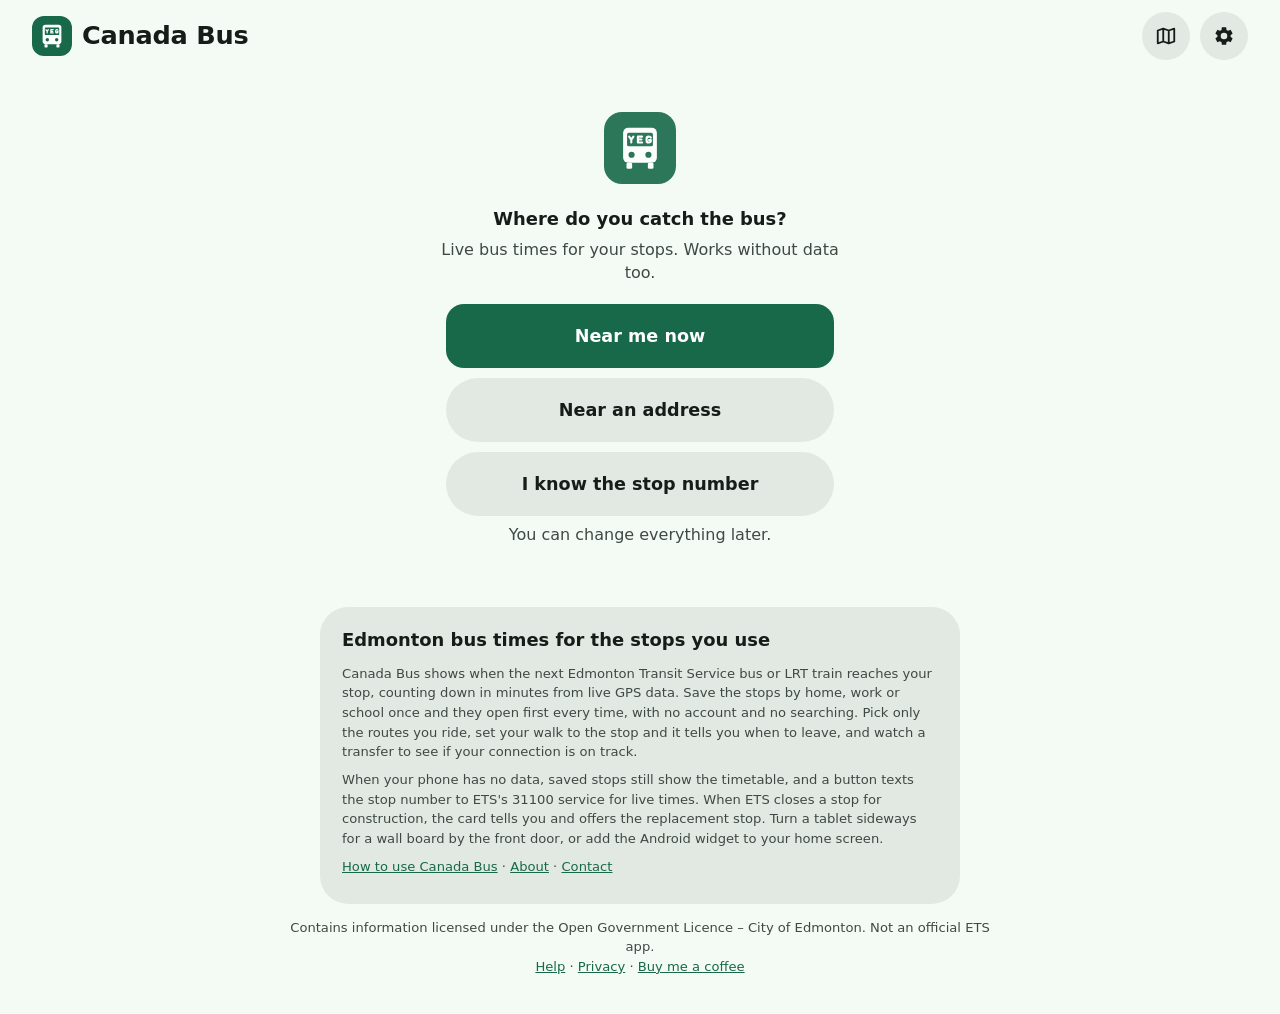
==== web/index.html @ fef3f201 "fix: weather chip and walk padding follow the selected city, v121" ====
<!doctype html>
<html lang="en">
<head>
<meta charset="utf-8">
<meta name="viewport" content="width=device-width, initial-scale=1, viewport-fit=cover">
<title>Canada Bus: live Edmonton bus &amp; LRT</title>
<meta name="description" content="Your next bus and train, live. No signal? You still get the timetable.">
<meta name="theme-color" content="#eef1f5" media="(prefers-color-scheme: light)">
<meta name="theme-color" content="#0d1117" media="(prefers-color-scheme: dark)">
<link rel="canonical" href="https://canadabus.org/">
<link rel="manifest" href="manifest.webmanifest">
<link rel="icon" href="icon.svg" type="image/svg+xml">
<link rel="apple-touch-icon" href="apple-touch-icon.png">
<meta name="google-adsense-account" content="ca-pub-7605167409778469">
<script>
// Moved to canadabus.org (2026-11; before that bus.fysh.site to yegbus.com). Saved stops live per domain, so an old
// host hands them over in the URL fragment, which browsers never send to a server. yegbus.com stays ours for good
// (a forward, never sold). The Android app stays put: old builds load yegbus.com and open other hosts in the browser.
const MOVE_KEYS = ["yeg.stops", "yeg.theme", "yeg.board", "yeg.tips", "yeg.look", "yeg.night", "yeg.widget"];
if (["bus.fysh.site", "yegbus.com", "www.yegbus.com"].includes(location.hostname) && !window.YegApp) {
  const m = { hash: location.hash };
  try {
    for (const k of MOVE_KEYS) { const v = localStorage.getItem(k); if (v != null) m[k] = v; }
    if (m["yeg.stops"]) m["yeg.stops"] = JSON.stringify(JSON.parse(m["yeg.stops"]).map(({ tt, ...s }) => s)); // timetables refetch
  } catch (e) { console.warn("move:", e.message); }
  location.replace("https://canadabus.org/" + location.search + "#move=" + encodeURIComponent(JSON.stringify(m)));
} else if (location.hash.startsWith("#move=")) {
  try {
    const m = JSON.parse(decodeURIComponent(location.hash.slice(6)));
    // Only into an empty phone: a #move link can come from anyone, so it never replaces stops already here.
    if (!(JSON.parse(localStorage.getItem("yeg.stops")) || []).length) {
      for (const k of MOVE_KEYS) if (typeof m[k] === "string") localStorage.setItem(k, m[k]);
      if (m["yeg.stops"]) localStorage.setItem("yeg.moved", "1"); // app.js says so once
    }
    history.replaceState(null, "", location.pathname + location.search + (m.hash || ""));
  } catch (e) { console.warn("move:", e.message); history.replaceState(null, "", location.pathname + location.search); }
}
</script>
<script>const de = document.documentElement;
let look = "";
try { const t = localStorage.getItem("yeg.theme"); if (t) de.dataset.theme = t; look = localStorage.getItem("yeg.look") || ""; } catch {}
// Look: glass on iPhone and iPad (iPadOS says it's a Mac), Material everywhere else, unless picked in Settings.
de.dataset.phoneLook = /iPhone|iPad|iPod/.test(navigator.userAgent) || (/Mac/.test(navigator.platform) && navigator.maxTouchPoints > 1) ? "glass" : "material";
function setLook(l) {
  de.dataset.look = l || de.dataset.phoneLook;
  const m = de.dataset.look === "material";
  document.querySelectorAll('meta[name="theme-color"]').forEach((e, i) => { e.content = i ? (m ? "#0e1511" : "#0d1117") : (m ? "#f4fbf5" : "#eef1f5"); });
}
setLook(look);
// Opened as an app (Android app, or added to the home screen): it's been chosen already, so skip the pitch.
if (window.YegApp || navigator.standalone || matchMedia("(display-mode: standalone)").matches) de.classList.add("app");
if (window.YegApp) de.classList.add("native"); // no ads in the app, so the add button can float
// The app's bridge (YegApp) is open to every frame in the page, so in the app no frame may load at all.
if (window.YegApp) document.head.append(Object.assign(document.createElement("meta"), { httpEquiv: "Content-Security-Policy", content: "frame-src 'none'" }));</script>
<link rel="stylesheet" href="style.css?v=121">
</head>
<body>
<header>
  <div class="brand"><img src="icon.svg" alt=""><h1>Canada Bus</h1></div>
  <span id="wx" hidden></span>
  <span id="clock"></span>
  <button id="live-map" class="icon-btn" type="button" aria-label="Every bus, live map" title="Every bus, live">
    <svg width="22" height="22" viewBox="0 0 24 24" aria-hidden="true"><path fill="none" stroke="currentColor" stroke-width="2" stroke-linejoin="round" d="M9 4 3 6v14l6-2 6 2 6-2V4l-6 2-6-2zM9 4v14M15 6v14"/></svg>
  </button>
  <button id="prefs-btn" class="icon-btn" aria-expanded="false" aria-controls="prefs" aria-label="Settings" title="Settings">
    <svg width="22" height="22" viewBox="0 0 24 24" aria-hidden="true"><path fill="currentColor" d="M19.14 12.94c.04-.3.06-.61.06-.94s-.02-.64-.07-.94l2.03-1.58a.49.49 0 0 0 .12-.61l-1.92-3.32a.49.49 0 0 0-.59-.22l-2.39.96c-.5-.38-1.03-.7-1.62-.94l-.36-2.54a.48.48 0 0 0-.48-.41h-3.84a.48.48 0 0 0-.47.41l-.36 2.54c-.59.24-1.13.57-1.62.94l-2.39-.96a.48.48 0 0 0-.59.22L2.74 8.87a.47.47 0 0 0 .12.61l2.03 1.58c-.05.3-.09.63-.09.94s.02.64.07.94l-2.03 1.58a.49.49 0 0 0-.12.61l1.92 3.32c.12.22.37.29.59.22l2.39-.96c.5.38 1.03.7 1.62.94l.36 2.54c.05.24.24.41.48.41h3.84c.24 0 .44-.17.47-.41l.36-2.54c.59-.24 1.13-.56 1.62-.94l2.39.96c.22.08.47 0 .59-.22l1.92-3.32a.47.47 0 0 0-.12-.61zM12 15.6A3.6 3.6 0 1 1 12 8.4a3.6 3.6 0 0 1 0 7.2z"/></svg>
  </button>
  <button id="add-btn" class="primary" aria-expanded="false" aria-controls="add">+ Add stop</button>
  <button id="board-exit" class="icon-btn" type="button" aria-label="Exit wall board" title="Exit wall board"><svg width="18" height="18" viewBox="0 0 24 24" aria-hidden="true"><path d="M6 6l12 12M18 6L6 18" stroke="currentColor" stroke-width="2" stroke-linecap="round"/></svg></button>
</header>

<section id="prefs" class="stop" hidden>
  <div class="prefs-bar"><button id="prefs-back" class="icon-btn" type="button" aria-label="Back" title="Back"><svg width="22" height="22" viewBox="0 0 24 24" aria-hidden="true"><path d="M15 5l-7 7 7 7" fill="none" stroke="currentColor" stroke-width="2.2" stroke-linecap="round" stroke-linejoin="round"/></svg></button><h2>Settings</h2></div>
  <label>Look <select id="look">
    <option value="">Match phone</option>
    <option value="material">Material (Android)</option>
    <option value="glass">Glass (iPhone)</option>
  </select></label>
  <label>Colours <select id="theme">
    <option value="">Match phone</option>
    <option value="light">Light</option>
    <option value="dark">Dark</option>
  </select></label>
  <label id="widget-row" hidden>Widget <select id="widget">
    <option value="card">Card, like the app</option>
    <option value="ring">Clear, with a ring</option>
  </select></label>
  <label>Wall board <select id="board-mode">
    <option value="auto">When phone is sideways</option>
    <option value="on">Always</option>
    <option value="off">Off</option>
  </select></label>
  <label>Dim the board at night <select id="board-night">
    <option value="22">10 pm to 6 am</option>
    <option value="23">11 pm to 6 am</option>
    <option value="off">Off</option>
  </select></label>
  <p class="hint">Wall board shows big times and a clock and keeps the screen on, for a tablet by the door. At night it turns dark and faint; a web page can't lower the screen's own light, so turn the tablet's brightness down too.</p>
  <p class="links"><a href="guide.html">How to use Canada Bus</a><a href="about.html">About</a><a href="privacy.html">Privacy</a><a href="https://ko-fi.com/fysh_yum" target="_blank" rel="noopener">Buy me a coffee</a></p>
  <p class="hint" id="credit">Contains information licensed under the Open Government Licence &ndash; City of Edmonton. Not an official ETS app.</p>
  <p class="hint" id="version"></p>
</section>

<div id="offline" role="status" hidden></div>
<div id="nosave" role="alert" hidden><b>Your stops can't be saved.</b> This browser is blocking site data for this site, so they're gone when you close it. iPhone: Settings &rarr; Apps &rarr; Safari &rarr; turn off <b>Block All Cookies</b>. Android Chrome: tap the icon left of the address &rarr; <b>Cookies and site data</b> &rarr; allow.</div>
<div id="stale" role="status" hidden><span></span><button type="button" id="stale-reload">Refresh</button></div>
<div id="undo" role="status" hidden><span></span><button type="button">Undo</button></div>
<div id="moved" role="status" hidden><span>Your stops moved here from yegbus.com. On your home screen? Add this page there too, then remove the old one.</span><button type="button">OK</button></div>

<section id="add" hidden>
  <div id="city-pick" class="chips" role="group" aria-label="City" hidden></div>
  <form id="search-form">
    <input id="q" type="search" inputmode="search" placeholder="Address, place or stop #" autocomplete="off" aria-label="Stop number, street or place">
    <button id="near" type="button" title="Stops near me"><svg width="18" height="18" viewBox="0 0 24 24" aria-hidden="true"><circle cx="12" cy="12" r="4" fill="currentColor"/><path d="M12 2v3M12 19v3M2 12h3M19 12h3" stroke="currentColor" stroke-width="2" stroke-linecap="round"/><circle cx="12" cy="12" r="7.5" fill="none" stroke="currentColor" stroke-width="2"/></svg> Near me</button>
  </form>
  <p class="hint">The stop number is on the bus stop sign.</p>
  <ul id="results" aria-live="polite"></ul>
</section>

<div id="empty" hidden>
  <img src="icon.svg" alt="">
  <h2>Where do you catch the bus?</h2>
  <p>Live bus times for your stops. Works without data too.</p>
  <button class="primary big" id="ob-near" type="button">Near me now</button>
  <button class="big" id="ob-addr" type="button">Near an address</button>
  <button class="big" id="ob-code" type="button">I know the stop number</button>
  <p>You can change everything later.</p>
  <p id="ios-own" hidden>On iPhone the home-screen app keeps its own stops, apart from Safari's. Add your stops again here once and they stay.</p>
</div>

<nav id="groups" class="chips" aria-label="Groups" hidden></nav>
<main id="stops"></main>
<section id="tips" class="stop" hidden>
  <div class="tips-head"><h2>You're set</h2><button id="tips-ok" type="button" aria-label="Close tips">&times;</button></div>
  <ul>
    <li id="tip-handy"><b>Keep it handy:</b> iPhone: <b>Share</b> &rarr; <b>Add to Home Screen</b>. Android: menu &rarr; <b>Install app</b>.</li>
    <li><b>Where's my bus?</b> Tap a bus, then <b>Next bus on map</b>.</li>
    <li><b>Wall board:</b> <span class="touch">turn your phone sideways</span><span class="mouse">Settings &rarr; Wall board</span>.</li>
  </ul>
  <button class="primary" id="install" type="button" hidden>Install app</button>
</section>
<p class="updated" id="updated"></p>

<dialog id="map-sheet" aria-labelledby="map-title">
  <div id="map-grab" role="separator" aria-orientation="horizontal" aria-label="Map size: drag, or tap for full height" tabindex="0"></div>
  <div class="bar"><h2 id="map-title"></h2>
    <button class="icon-btn" id="map-close" aria-label="Close map" title="Close">
      <svg width="18" height="18" viewBox="0 0 24 24" aria-hidden="true"><path d="M6 6l12 12M18 6L6 18" stroke="currentColor" stroke-width="2" stroke-linecap="round"/></svg>
    </button></div>
  <div id="map-box"><p id="map-snow" hidden></p></div>
  <p id="map-note"></p>
  <div id="map-corner" role="separator" aria-label="Map size: drag, or use the arrow keys" tabindex="0"></div>
</dialog>

<footer>
  <section id="intro">
    <h2>Edmonton bus times for the stops you use</h2>
    <p>Canada Bus shows when the next Edmonton Transit Service bus or LRT train reaches your stop, counting down in minutes from live GPS data. Save the stops by home, work or school once and they open first every time, with no account and no searching. Pick only the routes you ride, set your walk to the stop and it tells you when to leave, and watch a transfer to see if your connection is on track.</p>
    <p>When your phone has no data, saved stops still show the timetable, and a button texts the stop number to ETS's 31100 service for live times. When ETS closes a stop for construction, the card tells you and offers the replacement stop. Turn a tablet sideways for a wall board by the front door, or add the Android widget to your home screen.</p>
    <p><a href="guide.html">How to use Canada Bus</a> &middot; <a href="about.html">About</a> &middot; <a href="about.html#contact">Contact</a></p>
  </section>
  <p class="legal" id="legal">Contains information licensed under the Open Government Licence &ndash; City of Edmonton. Not an official ETS app.<br>
  <a href="guide.html">Help</a> &middot; <a href="privacy.html">Privacy</a> &middot; <a href="https://ko-fi.com/fysh_yum" target="_blank" rel="noopener">Buy me a coffee</a></p>
</footer>
<script src="app.js?v=121"></script>
</body>
</html>
---- web/style.css ----
:root {
  color-scheme: light;
  --bg: #eef1f5; --card: #ffffff; --card-2: #f6f8fa; --text: #14181d; --muted: #5b6672; --line: #e1e5ea;
  --accent: #17694a; --accent-text: #ffffff; --warn-bg: #fff3d1; --warn-text: #5a4300; --warn-line: #f0d68a;
  --live: #11823b; --shadow: 0 1px 2px rgb(16 24 40 / .06), 0 1px 3px rgb(16 24 40 / .08);
  --pill-ring: transparent; --tile-filter: none;
}
@media (prefers-color-scheme: dark) {
  :root:not([data-theme="light"]) {
    color-scheme: dark;
    --bg: #0d1117; --card: #161b22; --card-2: #1c232c; --text: #e8edf2; --muted: #96a2ae; --line: #262e38;
    --accent: #5ccf91; --accent-text: #06150d; --warn-bg: #2e2612; --warn-text: #f1d892; --warn-line: #5a4a1c;
    --live: #4fd187; --shadow: none; --pill-ring: rgb(255 255 255 / .18);
  --tile-filter: invert(1) hue-rotate(180deg) brightness(.85) contrast(.9);
  }
}
:root[data-theme="dark"] {
  color-scheme: dark;
  --bg: #0d1117; --card: #161b22; --card-2: #1c232c; --text: #e8edf2; --muted: #96a2ae; --line: #262e38;
  --accent: #5ccf91; --accent-text: #06150d; --warn-bg: #2e2612; --warn-text: #f1d892; --warn-line: #5a4a1c;
  --live: #4fd187; --shadow: none; --pill-ring: rgb(255 255 255 / .18);
  --tile-filter: invert(1) hue-rotate(180deg) brightness(.85) contrast(.9);
}

* { box-sizing: border-box; }
body {
  margin: 0 auto; max-width: 560px; background: var(--bg); color: var(--text);
  font: 16px/1.4 system-ui, -apple-system, "Segoe UI", Roboto, sans-serif;
  padding: 0 16px calc(24px + env(safe-area-inset-bottom));
  -webkit-tap-highlight-color: transparent;
  min-height: 100dvh; box-sizing: border-box; display: flex; flex-direction: column; /* footer sits at the bottom */
}
:focus-visible { outline: 2px solid var(--accent); outline-offset: 2px; }

header {
  position: sticky; top: 0; z-index: 2; display: flex; align-items: center; gap: 10px;
  padding: calc(12px + env(safe-area-inset-top)) 0 12px; background: var(--bg);
}
.brand { display: flex; align-items: center; gap: 10px; margin-right: auto; }
header h1, #add-btn { white-space: nowrap; }
@media (max-width: 399px) { header h1 { position: absolute; width: 1px; height: 1px; overflow: hidden; clip-path: inset(50%); } }
a.brand { color: inherit; text-decoration: none; }
.brand img { width: 32px; height: 32px; border-radius: 8px; }
h1 { font-size: 1.15rem; margin: 0; letter-spacing: -.01em; }

button {
  font: inherit; border: 1px solid var(--line); background: var(--card); color: var(--text);
  border-radius: 12px; padding: 10px 14px; min-height: 44px; cursor: pointer;
}
button:active { transform: scale(.98); }
.primary { background: var(--accent); color: var(--accent-text); border-color: transparent; font-weight: 600; }
.icon-btn { min-width: 44px; padding: 0; display: inline-grid; place-items: center; color: var(--muted); }

#offline, #stale, #undo, #nosave, #moved {
  display: flex; gap: 10px; align-items: flex-start; background: var(--warn-bg); color: var(--warn-text);
  border: 1px solid var(--warn-line); border-radius: 12px; padding: 10px 12px; margin: 4px 0 8px; font-size: .95rem;
}
#offline[hidden], #stale[hidden], #undo[hidden], #nosave[hidden], #moved[hidden] { display: none; }
#nosave { display: block; }
#stale, #undo, #moved { align-items: center; justify-content: space-between; }

#add {
  background: var(--card); border: 1px solid var(--line); border-radius: 16px; padding: 12px;
  margin: 4px 0 12px; box-shadow: var(--shadow);
}
form { display: flex; gap: 8px; margin-bottom: 8px; }
input {
  flex: 1; min-width: 0; font: inherit; padding: 10px 12px; border-radius: 12px;
  border: 1px solid var(--line); background: var(--card-2); color: var(--text);
}
.hint { color: var(--muted); font-size: .85rem; margin: 8px 2px 0; }
#results { list-style: none; padding: 0; margin: 8px 0 0; }
#results li { display: flex; gap: 8px; align-items: center; justify-content: space-between; padding: 10px 2px; border-top: 1px solid var(--line); }
#results li > span { min-width: 0; }
#results li > button { flex: none; white-space: nowrap; }
#results .group { display: block; padding: 12px 2px 4px; border-top: 0; color: var(--muted); font-size: .75rem; font-weight: 600; text-transform: uppercase; letter-spacing: .06em; }
#results .sub { display: block; color: var(--muted); font-size: .85rem; }

.stop {
  background: var(--card); border: 1px solid var(--line); border-radius: 16px; padding: 4px 14px 10px;
  margin: 12px 0; box-shadow: var(--shadow);
}
.stop-head { display: flex; align-items: center; gap: 8px; padding: 8px 0 6px; }
.stop-head h2 { font-size: 1rem; margin: 0; flex: 1; min-width: 0; }
.stop-head .sub { display: block; font-weight: 400; color: var(--muted); font-size: .82rem; margin-top: 1px; }
.dep { display: grid; grid-template-columns: auto 1fr auto; gap: 12px; align-items: center; padding: 9px 0; border-top: 1px solid var(--line); }
.route {
  font-weight: 800; border-radius: 8px; padding: 4px 0; min-width: 3em; text-align: center;
  font-variant-numeric: tabular-nums; box-shadow: inset 0 0 0 1px var(--pill-ring);
}
.head { overflow: hidden; text-overflow: ellipsis; white-space: nowrap; }
.when { text-align: right; font-variant-numeric: tabular-nums; font-weight: 700; font-size: 1.05rem; line-height: 1.15; }
.when small { display: flex; justify-content: flex-end; align-items: center; gap: 5px; font-weight: 500; font-size: .72rem; color: var(--muted); }
.when .lbl:first-child { margin-bottom: 1px; } /* "Bus in" over the number */
/* What the number counts to, in the number's own colour: muted grey read as a footnote and was missed. */
.when .lbl:first-child { color: inherit; font-weight: 650; font-size: .8rem; }
/* The news on the card (bus waiting, when to leave) gets a filled badge, not a grey line. */
.when .here { width: fit-content; margin: 3px 0 0 auto; padding: 2px 9px; border-radius: 999px; background: var(--accent); color: var(--accent-text); font-weight: 700; }
.when .go { background: var(--text); color: var(--bg); } /* time to walk out the door */
.when .live { color: var(--live); }
.when .live::before {
  content: ""; width: 6px; height: 6px; border-radius: 50%; background: currentColor;
  animation: pulse 2s ease-in-out infinite;
}
@keyframes pulse { 50% { opacity: .25; } }
[data-look="material"] .when .live::before { background: var(--led); } /* a bright green LED, even on a coloured card */
@media (prefers-reduced-motion: reduce) { .when .live::before { animation: none; } }
.due { color: var(--live); }
.note { color: var(--muted); font-size: .88rem; margin: 8px 0 2px; }
.alert { margin: 6px 0 8px; padding: 8px 10px; border-radius: 10px; font-size: .9rem; overflow-wrap: anywhere;
  background: var(--warn-bg); color: var(--warn-text); border: 1px solid var(--warn-line); }
.flag { display: block; color: var(--warn-text); background: var(--warn-bg); border-radius: 6px; padding: 2px 6px; margin-top: 3px; }
.alert .sub { display: block; font-size: .82rem; opacity: .85; }
.alert p { margin: 4px 0; }
.alert button { margin: 4px 6px 0 0; min-height: 36px; font-size: .88rem; }
.xfer { margin: 6px 0 8px; padding: 8px 10px; border-radius: 10px; font-size: .9rem; background: var(--card-2); }
.xfer.on_track { color: var(--live); }
.xfer.tight, .xfer.missed { background: var(--warn-bg); color: var(--warn-text); border: 1px solid var(--warn-line); }
.xfer.missed { font-weight: 600; }
.sms {
  display: block; text-align: center; margin: 10px 0 2px; padding: 11px; border-radius: 12px;
  background: var(--accent); color: var(--accent-text); text-decoration: none; font-weight: 600;
}
.settings { display: grid; gap: 10px; padding: 10px 12px 12px; margin: 0 -2px 8px; border-radius: 12px; background: var(--card-2); }
.settings .label { margin: 0; color: var(--muted); font-size: .8rem; font-weight: 600; }
.settings :is(label, .row) { display: flex; flex-wrap: wrap; align-items: center; justify-content: space-between; gap: 8px; }
.settings > * { min-width: 0; }
.settings select { min-width: 0; max-width: 100%; }
.settings label.check { justify-content: flex-start; }
.settings input[type=number] { width: 4.5em; text-align: right; }
.settings select, .settings input[type=number] { font: inherit; padding: 6px 8px; border-radius: 10px; border: 1px solid var(--line); background: var(--card); color: var(--text); }
.settings input[type=checkbox] { width: 20px; height: 20px; margin: 0; accent-color: var(--accent); }
.chips { display: flex; flex-wrap: wrap; gap: 6px; }
.chip { min-height: 36px; padding: 4px 12px; font-weight: 700; border-radius: 999px; }
#groups { margin: 12px 0 0; }
#groups[hidden] { display: none; }
.board #groups { display: none; }
.chip[aria-pressed="true"] { background: var(--accent); color: var(--accent-text); border-color: transparent; }
.skeleton { height: 1.1em; border-radius: 6px; background: var(--card-2); margin: 14px 0; }
.updated { color: var(--muted); font-size: .78rem; text-align: center; margin: 4px 0 0; }

#empty { text-align: center; color: var(--muted); padding: 40px 12px 8px; }
#empty[hidden] { display: none; }
#empty img { width: 72px; height: 72px; border-radius: 18px; opacity: .9; }
#empty p { margin: 8px auto 20px; max-width: 26em; }
#empty h2 { color: var(--text); font-size: 1rem; margin: 16px 0 0; }
.big { display: block; width: 100%; max-width: 22em; margin: 10px auto 0; min-height: 48px; font-weight: 600; }
#empty .big { min-height: 64px; font-size: 1.1rem; }
/* First-stop setup (app.js setupStep): one question a screen, big targets. */
.stop.editing .settings.wiz { display: grid; gap: 14px; }
.wiz h2 { margin: 0; font-size: 1.5rem; line-height: 1.25; }
.wiz .big { min-height: 60px; font-size: 1.1rem; margin: 0; max-width: none; }
.wiz .prefs-bar { margin-bottom: 4px; }
.dots { display: flex; gap: 6px; }
.dots span { width: 8px; height: 8px; border-radius: 50%; background: var(--line); }
.dots .on { width: 22px; border-radius: 4px; background: var(--accent); }
.wiz-list { display: grid; gap: 8px; }
.wiz-row { display: flex; align-items: center; gap: 14px; min-height: 60px; font-size: 1.2rem; font-weight: 700; text-align: left; }
.wiz-row .tick { width: 26px; height: 26px; border-radius: 7px; border: 2px solid var(--muted); flex: none; }
.wiz-row[aria-pressed="true"] .tick { background: var(--accent); border-color: var(--accent); box-shadow: inset 0 0 0 4px var(--card); }
.wiz-walk { display: flex; align-items: center; justify-content: center; gap: 24px; }
.wiz-walk b { font-size: 2.6rem; min-width: 4.2em; text-align: center; }
.wiz-walk .icon-btn { width: 64px; height: 64px; font-size: 2rem; color: var(--text); border-radius: 50%; }
.wiz input[type=range] { width: 100%; height: 40px; accent-color: var(--accent); }
.wiz-tiles { display: grid; grid-template-columns: 1fr 1fr; gap: 10px; }
.wiz-tiles button { min-height: 88px; font-size: 1.2rem; font-weight: 700; }
.tips-head { display: flex; align-items: center; justify-content: space-between; }
#tips h2 { font-size: 1.05rem; margin: 10px 0 4px; }
#tips-ok { min-width: 44px; min-height: 44px; font-size: 1.4rem; line-height: 1; background: none; border-color: transparent; color: var(--muted); }
#install { margin: 0 0 8px; }
#tips ul { margin: 0 0 6px; padding-left: 1.2em; line-height: 1.5; }
#tips li { margin: 6px 0; }
#tips[hidden] { display: none; }

footer { color: var(--muted); font-size: .82rem; margin-top: auto; padding-top: 28px; line-height: 1.5; }
footer a { color: var(--accent); }
#intro { text-align: left; max-width: 40rem; margin: 0 auto 20px; padding-bottom: 16px; border-bottom: 1px solid var(--line); }
/* The page uses the app's three sizes only: card title (headings), body (paragraphs), card subtitle (footer). */
#intro h2 { color: var(--text); font-size: 1rem; margin: 0 0 6px; }
#intro p { margin: 0 0 8px; }
.app #intro { display: none; }
[data-look="material"] #intro { background: var(--s3); border: 0; border-radius: 28px; padding: 20px 22px; margin-bottom: 8px; } /* a tonal card, like Settings */
[data-look="material"] #intro h2 { margin-bottom: 10px; }
.policy { line-height: 1.55; max-width: 40rem; }
.policy h2 { font-size: 1.05rem; margin: 22px 0 6px; }
.policy a { color: var(--accent); }
footer select { font: inherit; padding: 6px 8px; border-radius: 10px; border: 1px solid var(--line); background: var(--card); color: var(--text); }
#wx { display: inline-flex; align-items: center; gap: 4px; font-weight: 700; font-size: .95rem; color: var(--text); font-variant-numeric: tabular-nums; }
#wx[hidden] { display: none; }
#wx svg { width: 28px; height: 28px; overflow: visible; --cl: #9fb3c8; --clo: #7f93a6; }
#wx .f { stroke: var(--bg); stroke-width: 1.2; paint-order: stroke; stroke-linejoin: round; }
#wx .s { fill: none; stroke-width: 2.2; stroke-linecap: round; stroke-linejoin: round; }
#wx .sun { fill: #f7b32b; } #wx .ray { stroke: #f7b32b; } #wx .moon { fill: #f2cf6b; } #wx .cl { fill: var(--cl); }
#wx .drop { stroke: #3d8fe6; } #wx .flake { stroke: #59b4ee; } #wx .bolt { fill: #f5a00b; } #wx .fog { stroke: var(--clo); } #wx .wind { stroke: #6f93b3; }
#clock { display: none; }

/* Wall board: read from across the room. */
.board { max-width: none; height: 100dvh; overflow: hidden; padding-bottom: 16px; font-size: clamp(14px, min(2.6vw, 4.4vh), 34px); }
.board #add-btn, .board #add, .board footer, .board .stop-head button, .board .settings, .board #tips, .board .updated { display: none; }
.board header { position: relative; } /* not sticky, but still the box for the Glass blur layer */
.board .brand img { width: 1.4em; height: 1.4em; }
.board #clock { display: block; font-size: 1.6em; font-weight: 800; font-variant-numeric: tabular-nums; }
.board h1 { font-size: 1em; color: var(--muted); }
/* Night (app.js tick): black, low-contrast, route colours dimmed, so a tablet by the door doesn't light the hall. */
html:has(.board.night) { background: #000; }
.board.night {
  color-scheme: dark; --bg: #000; --card: #000; --card-2: #000; --text: #8a9099; --muted: #5a6068; --line: #15181c;
  --accent: #3f7a5c; --live: #3f7a5c; --shadow: none; --pill-ring: transparent; --warn-bg: #000; --warn-text: #8a7a50;
}
.board.night > * { filter: brightness(.45) saturate(.5); }
.board main { flex: 1; min-height: 0; display: grid; grid-template-columns: repeat(auto-fit, minmax(min(100%, 15em), 1fr)); grid-auto-rows: minmax(0, 1fr); gap: 16px; pointer-events: none; }
.board main > .stop { min-height: 0; overflow: hidden; margin: 0; }
.board #stops .more-routes { display: none; }
.board .stop-head h2 { font-size: 1em; }
.board .when { font-size: 1.1em; }
.board .when small { font-size: .6em; }

/* Bus map: a sheet from the bottom on phones. */
.dep[data-trip] { cursor: pointer; }
.dep[data-trip]:hover .head { text-decoration: underline; }
#map-sheet { width: min(560px, 100%); max-width: 100%; max-height: 90dvh; margin: auto auto 0; padding: 0; border: 0; border-radius: 16px 16px 0 0;
  background: var(--card); color: var(--text); }
#map-sheet::backdrop { background: rgb(0 0 0 / .45); }
#map-grab { height: 24px; margin-bottom: -12px; display: grid; place-items: center; touch-action: none; cursor: ns-resize; }
#map-corner { display: none; } /* shown on the wide, centred sheet only (below) */
#map-grab::before { content: ""; width: 44px; height: 5px; border-radius: 3px; background: var(--muted); opacity: .6; }
#map-sheet .bar { display: flex; align-items: center; gap: 10px; padding: 12px 14px; }
#map-sheet .bar h2 { flex: 1; min-width: 0; margin: 0; font-size: 1rem; }
#map-sheet .bar .sub { display: block; font-weight: 400; color: var(--muted); font-size: .82rem; }
#map-snow { position: absolute; left: 8px; bottom: 24px; z-index: 500; margin: 0; padding: 4px 10px; border-radius: 10px; font-size: .78rem; color: var(--muted);
  background: color-mix(in srgb, var(--card) 88%, transparent); box-shadow: var(--shadow); display: flex; gap: 10px; align-items: center; white-space: nowrap; pointer-events: none; }
#map-snow[hidden] { display: none; }
#map-snow b { color: var(--text); font-weight: 600; }
#map-snow span { display: inline-flex; align-items: center; gap: 4px; }
#map-snow i { width: 12px; height: 4px; border-radius: 2px; }
#map-box { height: min(60dvh, 460px); background: var(--card-2); }
#map-box :is(.leaflet-tile, .leaflet-gl-layer) { filter: var(--tile-filter); }
#map-note { margin: 0; padding: 8px 14px calc(10px + env(safe-area-inset-bottom)); color: var(--muted); font-size: .82rem; }
.bus-pin { display: grid; place-items: center; width: 46px; height: 46px; border-radius: 50%; font-weight: 800; font-size: 17px;
  border: 3px solid #fff; box-shadow: 0 1px 4px rgb(0 0 0 / .4); }
.you-pin { display: grid; place-items: center; }
.you-pin span { display: grid; place-items: center; width: 44px; height: 44px; border-radius: 50%; background: #17694a; color: #fff;
  border: 3px solid #fff; box-shadow: 0 1px 4px rgb(0 0 0 / .4); }
.bus-pin.fleet { width: 36px; height: 36px; font-size: 13px; border-width: 2px; background: var(--accent); color: var(--accent-text); box-sizing: border-box; }
.bus-pin.fleet.far { width: 18px; height: 18px; }
.bus-pin.other { width: 30px; height: 30px; font-size: 12px; border-width: 2px; opacity: .55; }
/* Top-down bus (owner, 2026-10-29): the body turns to the heading, the route number stays upright on a chip of its colour. */
.bus-pin:has(.bus-body) { position: relative; background: none !important; border: 0; box-shadow: none; }
.bus-body { position: absolute; left: 50%; top: 50%; width: 30px; height: 52px; margin: -26px 0 0 -15px; box-sizing: border-box;
  border-radius: 10px 10px 6px 6px; background: var(--accent); border: 2px solid #fff; box-shadow: 0 1px 4px rgb(0 0 0 / .45); transform: rotate(var(--b)); }
.bus-body::before { content: ""; position: absolute; inset: 3px 3px auto; height: 8px; border-radius: 6px 6px 2px 2px; background: rgb(0 0 0 / .5); } /* windshield: the front */
.bus-body::after { content: ""; position: absolute; inset: auto 5px 3px; height: 3px; border-radius: 2px; background: rgb(0 0 0 / .25); } /* rear */
.bus-body.still::before { display: none; }
.bus-pin .bus-body.dot { height: 30px; margin-top: -15px; border-radius: 50%; } /* no heading known for any bus: a dot, no rear mark */
.bus-pin .bus-body.dot::after { display: none; }
.bus-pin:has(.bus-body) b { position: relative; padding: 1px 3px; border-radius: 6px; background: var(--accent); font: inherit; line-height: 1.1; }
.bus-pin.fleet .bus-body { width: 23px; height: 40px; margin: -20px 0 0 -11.5px; } /* 10% under the old 26x44 (owner, 2026-11-04) */
.bus-pin.fleet.far .bus-body { width: 10px; height: 18px; margin: -9px 0 0 -5px; border-width: 1.5px; border-radius: 4px 4px 2px 2px; }
.bus-pin.fleet .bus-body.dot { height: 23px; margin-top: -11.5px; }
.bus-pin.fleet.far .bus-body.dot { height: 10px; margin-top: -5px; border-radius: 50%; }
.bus-pin.fleet.far .bus-body::before { inset: 1px 1px auto; height: 4px; border-radius: 2px; }
.bus-pin.fleet.far .bus-body::after { display: none; }

/* Route lines: tap to list that route's buses. */
.grp-head { width: 100%; border: 0; border-top: 1px solid var(--line); border-radius: 0; background: none; padding: 9px 0;
  text-align: left; font: inherit; color: inherit; min-height: 0; }
.grp-head:active { transform: none; background: var(--card-2); }
.then { display: block; color: var(--muted); font-size: .8rem; font-weight: 400; }
.grp-head .then::after { content: " \25BE"; }
.grp-head[aria-expanded="true"] .then::after { content: " \25B4"; }
.grp-body { padding-left: 12px; border-left: 3px solid var(--line); margin: 0 0 6px 18px; font-size: .92rem; }
.grp-body .route { display: none; }
.map-link { display: block; width: 100%; border: 0; background: none; padding: 8px 0; text-align: left; font: inherit; color: var(--accent); min-height: 0; }
.grp-body .dep { grid-template-columns: 1fr auto; }
.board .grp-body, .board .then::after { display: none; }

/* Search results: whole place rows are tappable; nearby stops get a map with numbered pins. */
#results .grow { flex: 1; min-width: 0; }
#results .pick { cursor: pointer; }
#results .pick:active { background: var(--card-2); }
#results .go { color: var(--muted); font-size: 1.4rem; padding: 0 6px; }
#results .num, .stop-pin { display: grid; place-items: center; flex: none; width: 26px; height: 26px; border-radius: 50%;
  background: var(--accent); color: var(--accent-text); font-weight: 800; font-size: 13px; }
.stop-pin { border: 2px solid #fff; box-shadow: 0 1px 4px rgb(0 0 0 / .4); }
#results .near-map { display: block; padding: 0 0 8px; border-top: 0; }
#near-map { height: 220px; border-radius: 12px; background: var(--card-2); }
#near-map :is(.leaflet-tile, .leaflet-gl-layer) { filter: var(--tile-filter); }
.leaflet-container a { color: var(--accent); }
/* A tapped pin keeps focus and showed a square ring; keyboard focus still gets one. */
.leaflet-marker-icon:focus:not(:focus-visible) { outline: none; }
#add:has(#results li) .hint { display: none; } /* results replace the help text */
#results .note-row { display: block; color: var(--muted); font-size: .9rem; }
/* Search row: the box plus "Near me"; results come as you type, so no Find button. */
#near { width: auto; flex: none; display: inline-flex; align-items: center; gap: 6px; white-space: nowrap; }
/* The welcome screen's "Find my stop" already opens search. */
body:has(#empty:not([hidden])) #add-btn[aria-expanded="false"] { display: none; }
/* Settings sheet, opened from the gear in the header. */
#prefs h2 { margin: 0 0 10px; font-size: 1.05rem; }
#prefs label { display: flex; align-items: center; justify-content: space-between; gap: 8px; padding: 6px 0; }
#prefs select { font: inherit; padding: 6px 8px; border-radius: 10px; border: 1px solid var(--line); background: var(--card); color: var(--text); }
#prefs .hint { margin: 8px 0 0; }
#board-exit { display: none; }
.board #board-exit { display: inline-grid; border-color: transparent; background: none; opacity: .5; }
.board :is(#prefs-btn, #live-map) { display: none; }
/* Map pin card */
.stop-pin { width: 30px; height: 30px; font-size: 14px; }
.pin-card { display: grid; gap: 4px; font: 14px/1.35 system-ui, sans-serif; }
.pin-card .sub { color: #5b6675; font-size: 12.5px; }
.leaflet-popup .pin-card button { margin-top: 6px; /* .leaflet-popup: beats [data-look="material"] button, which hid it */ min-height: 40px; background: var(--accent); color: var(--accent-text); border: 0; font-weight: 600; }
.pin-card button:disabled { opacity: .6; }
.pin-card details { font-size: 12.5px; color: #5b6675; }
.pin-card summary { cursor: pointer; padding: 8px 0; }
.pin-card details table { border-collapse: collapse; }
.pin-card details th { text-align: left; font-weight: 500; padding: 1px 10px 1px 0; white-space: nowrap; }
.pin-card details td { word-break: break-all; }
/* Desktop: the page fills the screen. Stops sit side by side, and a wide card lays its routes out in columns. */
.mouse { display: none; }
@media (hover: hover) and (pointer: fine) { .mouse { display: inline; } .touch { display: none; } }
@media (min-width: 1000px) {
  body:not(.board) { max-width: 1680px; padding-inline: 32px; }
  body:not(.board) main { display: grid; grid-template-columns: repeat(auto-fit, minmax(400px, 1fr)); gap: 0 20px; align-items: start; }
  body:not(.board) .deps { display: grid; grid-template-columns: repeat(auto-fill, minmax(340px, 1fr)); gap: 0 28px; align-items: start; }
  body:not(.board) .deps > .grp:first-child { grid-column: 1 / -1; } /* the soonest bus keeps its own full-width row */
  body:not(.board) :is(#add, #prefs, #tips, #offline, #stale, #nosave, #empty) { width: min(640px, 100%); margin-inline: auto; }
  body:not(.board) footer { text-align: center; max-width: 720px; margin-inline: auto; }
  #map-sheet { width: min(720px, 90vw); margin: auto; border-radius: 16px; }
  #map-box { height: min(65dvh, 560px); }
  /* the centred sheet: drag its corner to any width and height */
  #map-corner { display: block; position: absolute; right: 0; bottom: 0; width: 28px; height: 28px; z-index: 1000;
    cursor: nwse-resize; touch-action: none; }
  #map-corner::before { content: ""; position: absolute; right: 6px; bottom: 6px; width: 12px; height: 12px; opacity: .6;
    background: linear-gradient(135deg, transparent 45%, var(--muted) 45% 55%, transparent 55% 70%, var(--muted) 70% 80%, transparent 80%); }
}

/* ===== Looks (v52). Material 3 Expressive on Android, Liquid Glass on iPhone; Settings > Look overrides.
   Same markup for both: only tokens, shapes and motion change. The base rules above stay the fallback. ===== */
:root {
  --spring: linear(0, .06 3%, .24 7%, .52 12%, .79 18%, .96 24%, 1.04 30%, 1.06 35%, 1.04 42%, 1.01 52%, .995 65%, 1);
  --spring-fast: linear(0, .2 6%, .6 14%, .95 24%, 1.05 32%, 1.02 45%, 1);
  --pc: var(--card); --on-pc: var(--text); --tc: var(--card); --on-tc: var(--text); --s3: var(--card-2);
  --pc-chip: var(--on-pc); --pc-chip-text: var(--pc); --tc-chip: var(--on-tc); --tc-chip-text: var(--tc);
}
/* Material: colours from the YEG Bus green as the seed. */
:root[data-look="material"] {
  --bg: #f4fbf5; --card: #e9efe9; --card-2: #f4fbf5; --text: #161d19; --muted: #3f4943; --line: #bfc9c1;
  --accent: #17694a; --accent-text: #fff; --live: #17694a; --led: #0f9d58; --shadow: none;
  --pc: #9ff5c6; --on-pc: #002114; --sc: #cfe9d9; --on-sc: #0b1f15; --tc: #b8eafb; --on-tc: #001f27; --s3: #e2e9e3; --tint: rgb(255 255 255 / .55);
  --pc-chip: #17694a; --pc-chip-text: #fff; --tc-chip: #2f6574; --tc-chip-text: #fff; /* green badge, chips and wave, as design sample 5 */
}
@media (prefers-color-scheme: dark) {
  :root[data-look="material"]:not([data-theme="light"]) {
    --bg: #0e1511; --card: #1a211d; --card-2: #0e1511; --text: #dde4de; --muted: #bfc9c1; --line: #3f4943;
    --accent: #84d8ac; --accent-text: #003824; --live: #84d8ac; --led: #5dff9b;
    --pc: #17694a; --on-pc: #f3eee2; --sc: #33493d; --on-sc: #cfe9d9; --tc: #1d5f80; --on-tc: #f3eee2; --s3: #252c27; --tint: rgb(243 238 226 / .14);
    --pc-chip: #9ff5c6; --pc-chip-text: #00391f; --tc-chip: #b8eafb; --tc-chip-text: #00303f; /* colour like light mode, not just cream */
  }
}
:root[data-look="material"][data-theme="dark"] {
  --bg: #0e1511; --card: #1a211d; --card-2: #0e1511; --text: #dde4de; --muted: #bfc9c1; --line: #3f4943;
  --accent: #84d8ac; --accent-text: #003824; --live: #84d8ac; --led: #5dff9b;
  --pc: #17694a; --on-pc: #f3eee2; --sc: #33493d; --on-sc: #cfe9d9; --tc: #1d5f80; --on-tc: #f3eee2; --s3: #252c27; --tint: rgb(243 238 226 / .14);
    --pc-chip: #9ff5c6; --pc-chip-text: #00391f; --tc-chip: #b8eafb; --tc-chip-text: #00303f; /* colour like light mode, not just cream */
}
/* Glass: the page stays plain; controls float on frosted glass. */
:root[data-look="glass"] { --glass: rgb(255 255 255 / .6); --glass-line: rgb(255 255 255 / .85); --glass-shadow: 0 8px 30px rgb(16 24 40 / .14); }
@media (prefers-color-scheme: dark) {
  :root[data-look="glass"]:not([data-theme="light"]) { --glass: rgb(40 46 56 / .6); --glass-line: rgb(255 255 255 / .14); --glass-shadow: 0 8px 30px rgb(0 0 0 / .5); }
}
:root[data-look="glass"][data-theme="dark"] { --glass: rgb(40 46 56 / .6); --glass-line: rgb(255 255 255 / .14); --glass-shadow: 0 8px 30px rgb(0 0 0 / .5); }

/* Shared motion: presses squash and spring back, panels spring in. */
button { transition: transform .45s var(--spring-fast), border-radius .45s var(--spring-fast), background-color .2s, color .2s; }
button:active { transform: scale(.95); }
#prefs:not([hidden]), #add:not([hidden]), #tips:not([hidden]) { animation: spring-in .55s var(--spring) both; }
@keyframes spring-in { from { opacity: 0; transform: translateY(-14px) scale(.98); } }
.grp-body:not([hidden]) { animation: open-down .35s var(--spring) both; }
@keyframes open-down { from { opacity: 0; transform: translateY(-6px); } }
#map-sheet[open] { animation: sheet-up .55s var(--spring) both; }
@keyframes sheet-up { from { transform: translateY(40%); opacity: 0; } }
main > .stop { animation: rise .5s var(--spring) both; }
@keyframes rise { from { opacity: 0; transform: translateY(16px); } }
.lead .when.tick { animation: tick .6s var(--spring); }
@keyframes tick { from { transform: translateY(-35%); opacity: 0; } }
.route.arrive { animation: arrive .9s var(--spring); }
@keyframes arrive { 30% { transform: scale(1.18) rotate(-10deg); } }

/* The lead bus: big on the first card on a phone, and on every card of a wide screen (.wide) or the wall board. */
.wave { display: none; }
:is(body:not(.board) main > .stop:not([hidden]):not(.stop:not([hidden]) ~ .stop), body:is(.board, .wide) main > .stop) .lead {
  grid-template-columns: auto 1fr; grid-template-areas: "r w" "r h" "v v"; column-gap: 16px; row-gap: 2px; align-items: end;
}
:is(body:not(.board) main > .stop:not([hidden]):not(.stop:not([hidden]) ~ .stop), body:is(.board, .wide) main > .stop) .lead .route { grid-area: r; align-self: center; }
:is(body:not(.board) main > .stop:not([hidden]):not(.stop:not([hidden]) ~ .stop), body:is(.board, .wide) main > .stop) .lead .when {
  grid-area: w; text-align: left; font-size: 3.6rem; line-height: .95; font-weight: 820; letter-spacing: -.03em; display: flex; align-items: baseline; gap: 8px; flex-wrap: wrap;
}
:is(body:not(.board) main > .stop:not([hidden]):not(.stop:not([hidden]) ~ .stop), body:is(.board, .wide) main > .stop) .lead .when small { font-size: .85rem; letter-spacing: 0; }
:is(body:not(.board) main > .stop:not([hidden]):not(.stop:not([hidden]) ~ .stop), body:is(.board, .wide) main > .stop) .lead .when .lbl { flex-basis: 100%; justify-content: flex-start; }
:is(body:not(.board) main > .stop:not([hidden]):not(.stop:not([hidden]) ~ .stop), body:is(.board, .wide) main > .stop) .lead .when .lbl:first-child { font-size: 1.15rem; }
:is(body:not(.board) main > .stop:not([hidden]):not(.stop:not([hidden]) ~ .stop), body:is(.board, .wide) main > .stop) .lead .when .here { flex-basis: auto; margin: 6px 0 0; font-size: 1rem; padding: 4px 12px; }
:is(body:not(.board) main > .stop:not([hidden]):not(.stop:not([hidden]) ~ .stop), body:is(.board, .wide) main > .stop) .lead .head { grid-area: h; align-self: start; font-weight: 600; white-space: normal; }
:is(body:not(.board) main > .stop:not([hidden]):not(.stop:not([hidden]) ~ .stop), body:is(.board, .wide) main > .stop) .lead .wave { display: block; grid-area: v; width: 100%; height: 24px; margin: 18px 0 2px; overflow: visible; }
.when .u { font-size: .6em; font-weight: 650; letter-spacing: 0; }
.wave > path { fill: none; stroke-linecap: round; }
.wave .track { stroke: color-mix(in srgb, currentColor 18%, transparent); stroke-width: 4; }
.wave .fill { stroke: var(--accent); stroke-width: 5; }
.wave .bus .blue { fill: #1f5fbf; }
.wave .bus .white { fill: #f3f5f8; }
.wave .bus .glass { fill: #1b2532; }
.wave .bus .door { fill: #2c3a4c; }
.wave .bus .pillar { stroke: #3d4a5c; stroke-width: .5; }
.wave .bus .mullion { stroke: #f3f5f8; stroke-width: 1; }
.wave .bus .pole { stroke: #8b96a3; stroke-width: .9; }
.wave .bus .bogie { fill: #8b96a3; }
.wave .bus .red { fill: #d23a3a; }
.wave .bus .green { fill: #16a36a; }
.wave .bus .sign { fill: #ffb21a; }
.wave .bus .lamp { fill: #fff6c2; }
.wave .bus .tyre { fill: #15181c; }
.wave .bus .hub { fill: #c3c9d1; }
.wave .bus-body { animation: idle 1.6s ease-in-out infinite; }
@keyframes idle { 50% { transform: translateY(-1px); } }
@media (prefers-reduced-motion: reduce) { .wave .bus-body { animation: none; } }

/* ---- Material ---- */
[data-look="material"] body { font-family: Roboto, system-ui, sans-serif; }
[data-look="material"] h1 { font-size: 1.6rem; font-weight: 750; }
[data-look="material"] .brand img { width: 40px; height: 40px; border-radius: 12px; }
[data-look="material"] button { border: 0; background: var(--s3); border-radius: 999px; }
[data-look="material"] .primary { background: var(--accent); color: var(--accent-text); border-radius: 18px; }
[data-look="material"] .primary:active { border-radius: 26px; }
[data-look="material"] .icon-btn { width: 48px; height: 48px; border-radius: 50%; color: var(--text); }
[data-look="material"] .icon-btn:active { border-radius: 16px; }
[data-look="material"] .stop-head .icon-btn { width: 40px; height: 40px; min-width: 40px; background: none; color: var(--muted); }
[data-look="material"] #groups:not([hidden]) { display: flex; flex-wrap: nowrap; gap: 3px; }
[data-look="material"] #groups .chip { flex: 1; min-height: 48px; border-radius: 8px; font-weight: 600; color: var(--muted); }
[data-look="material"] #groups .chip:first-child { border-radius: 24px 8px 8px 24px; }
[data-look="material"] #groups .chip:last-child { border-radius: 8px 24px 24px 8px; }
[data-look="material"] #groups .chip[aria-pressed="true"] { border-radius: 24px; color: var(--accent-text); }
[data-look="material"] .stop, [data-look="material"] #add, [data-look="material"] #prefs { background: var(--card); border: 0; border-radius: 30px; padding: 8px 14px 12px; box-shadow: none; }
[data-look="material"] :is(.stop-head h2, #empty h2, #intro h2) { font-size: 1.12rem; }
[data-look="material"] .deps { display: flex; flex-direction: column; gap: 3px; margin-top: 4px; }
[data-look="material"] .deps .dep, [data-look="material"] .deps .grp-head { border: 0; background: var(--card-2); border-radius: 6px; padding: 10px 12px; }
[data-look="material"] .deps > .grp:first-child > .dep { border-radius: 22px 22px 6px 6px; }
[data-look="material"] .deps > .grp:last-child > .dep { border-radius: 6px 6px 22px 22px; }
[data-look="material"] .deps > .grp:only-child > .dep { border-radius: 22px; }
[data-look="material"] .grp-body { border-left: 0; margin: 4px 0 4px 12px; }
[data-look="material"] .grp-body .dep { background: none; }
[data-look="material"] .route { border-radius: 14px; min-width: 3.1em; padding: 9px 4px; }
[data-look="material"] .when { font-size: 1.45rem; font-weight: 800; }
[data-look="material"] .stop.walk { background: var(--tc); color: var(--on-tc); --accent: var(--tc-chip); --accent-text: var(--tc-chip-text); --live: currentColor; }
/* Badges, wave and "Go now" in the card's chip colour: mint on green in dark, green on mint in light. */
[data-look="material"] .stop.walk .sub, [data-look="material"] .stop.walk .then { color: inherit; opacity: .78; }
[data-look="material"] :is(body:not(.board) main > .stop:not([hidden]):not(.stop:not([hidden]) ~ .stop), body:is(.board, .wide) main > .stop:not(.walk)) { background: var(--pc); color: var(--on-pc); --accent: var(--pc-chip); --accent-text: var(--pc-chip-text); --live: currentColor; }
[data-look="material"] :is(body:not(.board) main > .stop:not([hidden]):not(.stop:not([hidden]) ~ .stop), body:is(.board, .wide) main > .stop) .sub,
[data-look="material"] :is(body:not(.board) main > .stop:not([hidden]):not(.stop:not([hidden]) ~ .stop), body:is(.board, .wide) main > .stop) .then { color: inherit; opacity: .78; }
/* Rows on a coloured card take a tint of it, not a dark slab. */
[data-look="material"] .stop .note.snow { color: inherit; opacity: .85; } /* as readable as .sub on a coloured card */
:is([data-look="material"] :is(body:not(.board) main > .stop:not([hidden]):not(.stop:not([hidden]) ~ .stop), body:is(.board, .wide) main > .stop), [data-look="material"] .stop.walk) .deps .dep { background: var(--tint); color: inherit; }
[data-look="material"] :is(body:not(.board) main > .stop:not([hidden]):not(.stop:not([hidden]) ~ .stop), body:is(.board, .wide) main > .stop) .deps .dep.lead { background: none; padding: 6px 2px 2px; }
[data-look="material"] :is(body:not(.board) main > .stop:not([hidden]):not(.stop:not([hidden]) ~ .stop), body:is(.board, .wide) main > .stop) .lead .route {
  width: 84px; height: 84px; padding: 0; display: grid; place-items: center; border-radius: 0; box-shadow: none;
  font-size: min(1.5rem, calc(5.4rem / var(--len, 3))); /* "Metro" and "Capital" fit inside the cookie too */
  position: relative; z-index: 0; background: none !important; /* the shape is ::before, so it turns and the number doesn't */
}
[data-look="material"] :is(body:not(.board) main > .stop:not([hidden]):not(.stop:not([hidden]) ~ .stop), body:is(.board, .wide) main > .stop) .lead .route::before {
  content: ""; position: absolute; inset: 0; z-index: -1; background: var(--accent);
  -webkit-mask: url(cookie.svg) center / contain no-repeat; mask: url(cookie.svg) center / contain no-repeat;
  animation: spin 24s linear infinite;
}
@keyframes spin { to { rotate: 1turn; } }
[data-look="material"] input { border: 0; background: var(--s3); border-radius: 999px; padding: 12px 18px; }
[data-look="material"] .settings, [data-look="material"] #prefs select, [data-look="material"] .settings select { border-radius: 16px; }
[data-look="material"] #map-sheet { border-radius: 30px 30px 0 0; }
[data-look="material"] .sms { border-radius: 999px; }

/* ---- Glass ---- */
[data-look="glass"] h1 { font-size: 1.45rem; font-weight: 800; letter-spacing: -.02em; }
[data-look="glass"] .brand img { width: 36px; height: 36px; border-radius: 10px; }
[data-look="glass"] header { background: none; margin: 0 -16px; padding-inline: 16px; isolation: isolate; }
/* The blur sits on a layer behind the header: a backdrop-filter on the header itself would pin the app's floating add button inside it. */
[data-look="glass"] header::before { content: ""; position: absolute; inset: 0; z-index: -1; background: color-mix(in srgb, var(--bg) 72%, transparent); -webkit-backdrop-filter: blur(20px) saturate(1.8); backdrop-filter: blur(20px) saturate(1.8); }
[data-look="glass"] button { border-radius: 999px; }
[data-look="glass"] .icon-btn, [data-look="glass"] #groups {
  background: var(--glass); border: 1px solid var(--glass-line); box-shadow: var(--glass-shadow);
  -webkit-backdrop-filter: blur(22px) saturate(1.8); backdrop-filter: blur(22px) saturate(1.8);
}
[data-look="glass"] header .icon-btn { width: 44px; height: 44px; color: var(--text); }
[data-look="glass"] .stop-head .icon-btn { background: none; border: 0; box-shadow: none; -webkit-backdrop-filter: none; backdrop-filter: none; }
[data-look="glass"] #groups:not([hidden]) { display: flex; flex-wrap: nowrap; gap: 0; padding: 4px; border-radius: 999px; }
[data-look="glass"] #groups .chip { flex: 1; border: 0; background: none; color: var(--muted); font-weight: 600; min-height: 40px; }
[data-look="glass"] #groups .chip[aria-pressed="true"] { background: var(--accent); color: var(--accent-text); }
[data-look="glass"] .stop, [data-look="glass"] #add, [data-look="glass"] #prefs { border: 0; border-radius: 26px; padding: 6px 16px 10px; }
[data-look="glass"] :is(.stop-head h2, #empty h2, #intro h2) { font-size: 1.1rem; letter-spacing: -.01em; }
[data-look="glass"] .route { border-radius: 10px; padding: 6px 4px; }
[data-look="glass"] .when { font-size: 1.4rem; font-weight: 800; letter-spacing: -.02em; }
[data-look="glass"] :is(body:not(.board) main > .stop:not([hidden]):not(.stop:not([hidden]) ~ .stop), body:is(.board, .wide) main > .stop) .lead { border-top: 0; padding-top: 4px; }
[data-look="glass"] :is(body:not(.board) main > .stop:not([hidden]):not(.stop:not([hidden]) ~ .stop), body:is(.board, .wide) main > .stop) .lead .route { width: 72px; height: 72px; display: grid; place-items: center; font-size: 1.4rem; border-radius: 22px; padding: 0; }
[data-look="glass"] :is(body:not(.board) main > .stop:not([hidden]):not(.stop:not([hidden]) ~ .stop), body:is(.board, .wide) main > .stop) .lead .when { color: var(--accent); }
[data-look="glass"] input { border-radius: 999px; padding: 11px 16px; }
[data-look="glass"] #map-sheet { border-radius: 30px 30px 0 0; }
[data-look="glass"] .sms { border-radius: 999px; }

/* Android app only (no ads there): the add button floats bottom-right. */
.native body:not(.board) { padding-bottom: calc(110px + env(safe-area-inset-bottom)); }
.native body:not(.board) #add-btn { position: fixed; z-index: 5; right: 16px; bottom: calc(20px + env(safe-area-inset-bottom)); min-height: 64px; padding: 0 24px;
  font-size: 1.05rem; box-shadow: 0 6px 18px rgb(0 0 0 / .22); }
[data-look="glass"].native body:not(.board) #add-btn { border-radius: 999px; }
.native body:not(.board) #add-btn { transition: transform .3s var(--spring); }
.native body.down:not(.board) #add-btn:not([aria-expanded="true"]) { transform: translateY(calc(100% + 40px)); } /* out of the way while reading down */
.native body:not(.board) .updated { text-align: left; padding-right: 180px; } /* clear of the add button: it covered "Live times, updated" (owner, 2026-10-29) */
.settings .order button { min-width: 64px; }
.settings .order button:disabled { opacity: .35; }

/* Settings is its own page (v53): everything else steps aside, rows are tiles, the licence lives here. */
body.in-prefs > :is(header, main, #add, #empty, #groups, #tips, #offline, .updated, footer) { display: none !important; }
body.in-prefs #prefs:not([hidden]) { background: none; border: 0; box-shadow: none; padding: 4px 0 24px; margin: 0; animation: page-in .45s var(--spring) both; }
@keyframes page-in { from { opacity: 0; transform: translateX(36px); } }
#prefs .prefs-bar { display: flex; align-items: center; gap: 8px; margin: 0 0 16px -4px; }
#prefs .prefs-bar h2 { margin: 0; font-size: 1.6rem; font-weight: 750; }
#prefs .prefs-bar .icon-btn { background: none; border: 0; box-shadow: none; color: var(--text); }
#prefs label, #prefs .links a { background: var(--card); padding: 12px 14px 12px 18px; margin: 0 0 3px; border-radius: 6px; min-height: 36px; }
#prefs label:first-of-type, #prefs .links a:first-child { border-radius: 22px 22px 6px 6px; }
#prefs label:last-of-type, #prefs .links a:last-child { border-radius: 6px 6px 22px 22px; }
#prefs .hint { margin: 10px 18px 22px; }
#prefs .links { display: flex; flex-direction: column; margin: 0; }
#prefs .links a { display: flex; align-items: center; color: var(--text); text-decoration: none; font-weight: 500; }
#prefs .links a::after { content: "\203A"; margin-left: auto; font-size: 1.4rem; color: var(--muted); }
#prefs .links + .hint { font-size: .75rem; }
[data-look="glass"] #prefs label, [data-look="glass"] #prefs .links a { background: var(--glass); border: 1px solid var(--glass-line); }
#prefs label[hidden] { display: none; } /* the Widget row, outside the app */
[data-look="material"] #prefs label, [data-look="material"] #prefs .links a { background: var(--sc); color: var(--on-sc); } /* green tonal tiles */
[data-look="material"] #prefs .links a::after { color: inherit; opacity: .7; }
/* A wide screen: settings on the left, links and licence on the right. */
@media (min-width: 900px) {
  body.in-prefs:not(.board) { max-width: 960px; }
  body.in-prefs:not(.board) #prefs { width: 100%; }
  body.in-prefs #prefs:not([hidden]) { display: grid; grid-template-columns: 1fr 1fr; column-gap: 24px; align-content: start; }
  #prefs .prefs-bar { grid-column: 1 / -1; }
  #prefs > label, #prefs > .hint:first-of-type { grid-column: 1; }
  #prefs .links { grid-column: 2; grid-row: 2 / span 6; align-self: start; }
  #prefs .links + .hint { grid-column: 1; }
}
.app footer .legal { display: none; } /* the app keeps it in Settings */
/* Update and out-of-date notes: a small pill floating at the bottom, not a box in the page. */
#stale:not([hidden]), #undo:not([hidden]) { position: fixed; z-index: 6; left: 50%; bottom: calc(16px + env(safe-area-inset-bottom)); transform: translateX(-50%); width: max-content; max-width: calc(100% - 32px);
  margin: 0; padding: 4px 4px 4px 16px; gap: 6px; border: 0; border-radius: 999px; font-size: .85rem; background: var(--text); color: var(--bg);
  box-shadow: 0 6px 20px rgb(0 0 0 / .25); animation: pill-up .5s var(--spring) both; }
#stale span, #undo span { white-space: nowrap; overflow: hidden; text-overflow: ellipsis; }
#stale button, #undo button, #moved button { flex: none; min-height: 34px; padding: 0 14px; border: 0; border-radius: 999px; background: none; color: inherit; font-weight: 700; font-size: .85rem; text-decoration: underline; text-underline-offset: 3px; }
.native body:not(.board) :is(#stale, #undo):not([hidden]) { bottom: calc(100px + env(safe-area-inset-bottom)); } /* above the floating add button */
@keyframes pill-up { from { opacity: 0; translate: 0 20px; } }

/* A stop's settings page: only that stop's form shows, on the plain page background, rows as tiles. */
body.in-edit > :is(header, #groups, #tips, #offline, #add, #empty, #prefs, .updated, footer), body.in-edit main > .stop:not(.editing) { display: none !important; }
body.in-edit main > .stop.editing { background: none !important; color: var(--text) !important; border: 0; box-shadow: none; padding: 4px 0 24px; margin: 0; animation: page-in .45s var(--spring) both; }
.stop.editing > :not(.settings) { display: none !important; }
.stop.editing .settings { display: block; background: none; padding: 0; margin: 0; }
.settings .prefs-bar { display: flex; align-items: center; gap: 8px; margin: 0 0 16px -4px; }
.settings .prefs-bar h2 { margin: 0; font-size: 1.4rem; font-weight: 750; line-height: 1.2; }
.settings .prefs-bar .sub { display: block; font-size: .85rem; font-weight: 400; color: var(--muted); }
.settings .prefs-bar .icon-btn { background: none; border: 0; box-shadow: none; color: var(--text); flex: none; }
.stop.editing .settings .note { margin: 0 4px 14px; }
.stop.editing .settings .label { margin: 0; padding: 14px 18px 4px; background: var(--card); border-radius: 22px 22px 6px 6px; color: var(--muted); }
.stop.editing .settings .chips { background: var(--card); padding: 6px 14px 14px; margin: 0 0 12px; border-radius: 0 0 22px 22px; }
.stop.editing .settings :is(label, .row) { background: var(--card); padding: 10px 14px 10px 18px; margin: 0 0 3px; border-radius: 6px; min-height: 40px; }
.stop.editing .settings label:first-of-type { border-radius: 22px 22px 6px 6px; }
.stop.editing .settings label:last-of-type { border-radius: 6px 6px 22px 22px; margin-bottom: 16px; }
.stop.editing .settings select, .stop.editing .settings input { background: var(--s3, var(--card-2)); color: var(--text); }
.stop.editing .settings > .primary { width: 100%; min-height: 52px; }
[data-look="glass"] .stop.editing .settings :is(label, .label, .chips) { background: var(--glass); }

@media (prefers-reduced-motion: reduce) {
  *, *::before, *::after { animation: none !important; transition-duration: .01s !important; }
}
#stops .more-routes { display: block; margin: 6px auto 0; min-height: 40px; padding: 0 16px; border: 0; border-radius: 999px; background: none; box-shadow: none; opacity: .85; color: inherit; font-weight: 600; text-decoration: underline; text-underline-offset: 3px; }
#stale:not([hidden]) ~ #undo:not([hidden]) { bottom: calc(66px + env(safe-area-inset-bottom)); } /* both up: stack, don't overlap */
.native body:not(.board) #stale:not([hidden]) ~ #undo:not([hidden]) { bottom: calc(150px + env(safe-area-inset-bottom)); }
#city-pick { margin: 0 0 10px; }
#city-sel { width: 100%; min-height: 44px; padding: 0 12px; border: 1px solid var(--line); border-radius: 12px; background: var(--card); color: var(--text); font: inherit; font-weight: 600; }
#city-pick[hidden] { display: none; }
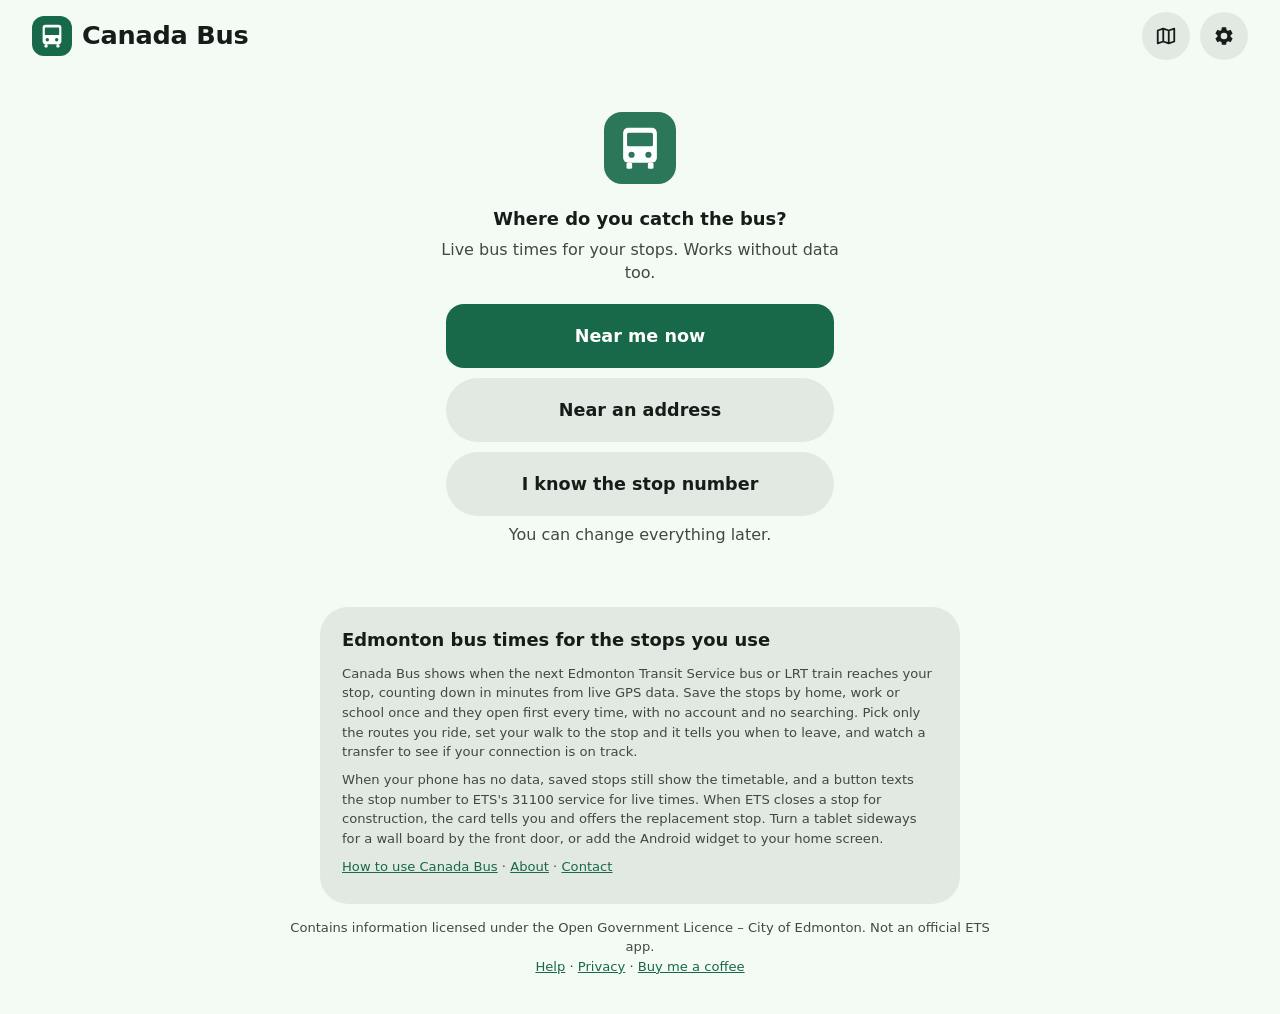
==== commit b06a4c8f: "feat: BC Transit live reader, honest scheduled copy, plain icon, v122 - A town whose agency has a li" ====
--- a/web/index.html
+++ b/web/index.html
@@ -52,7 +52,7 @@
 if (window.YegApp) de.classList.add("native"); // no ads in the app, so the add button can float
 // The app's bridge (YegApp) is open to every frame in the page, so in the app no frame may load at all.
 if (window.YegApp) document.head.append(Object.assign(document.createElement("meta"), { httpEquiv: "Content-Security-Policy", content: "frame-src 'none'" }));</script>
-<link rel="stylesheet" href="style.css?v=121">
+<link rel="stylesheet" href="style.css?v=122">
 </head>
 <body>
 <header>
@@ -162,6 +162,6 @@
   <p class="legal" id="legal">Contains information licensed under the Open Government Licence &ndash; City of Edmonton. Not an official ETS app.<br>
   <a href="guide.html">Help</a> &middot; <a href="privacy.html">Privacy</a> &middot; <a href="https://ko-fi.com/fysh_yum" target="_blank" rel="noopener">Buy me a coffee</a></p>
 </footer>
-<script src="app.js?v=121"></script>
+<script src="app.js?v=122"></script>
 </body>
 </html>
--- a/web/style.css
+++ b/web/style.css
@@ -133,7 +133,7 @@
 .chips { display: flex; flex-wrap: wrap; gap: 6px; }
 .chip { min-height: 36px; padding: 4px 12px; font-weight: 700; border-radius: 999px; }
 #groups { margin: 12px 0 0; }
-#groups[hidden] { display: none; }
+#groups[hidden], #live-map[hidden] { display: none; }
 .board #groups { display: none; }
 .chip[aria-pressed="true"] { background: var(--accent); color: var(--accent-text); border-color: transparent; }
 .skeleton { height: 1.1em; border-radius: 6px; background: var(--card-2); margin: 14px 0; }
